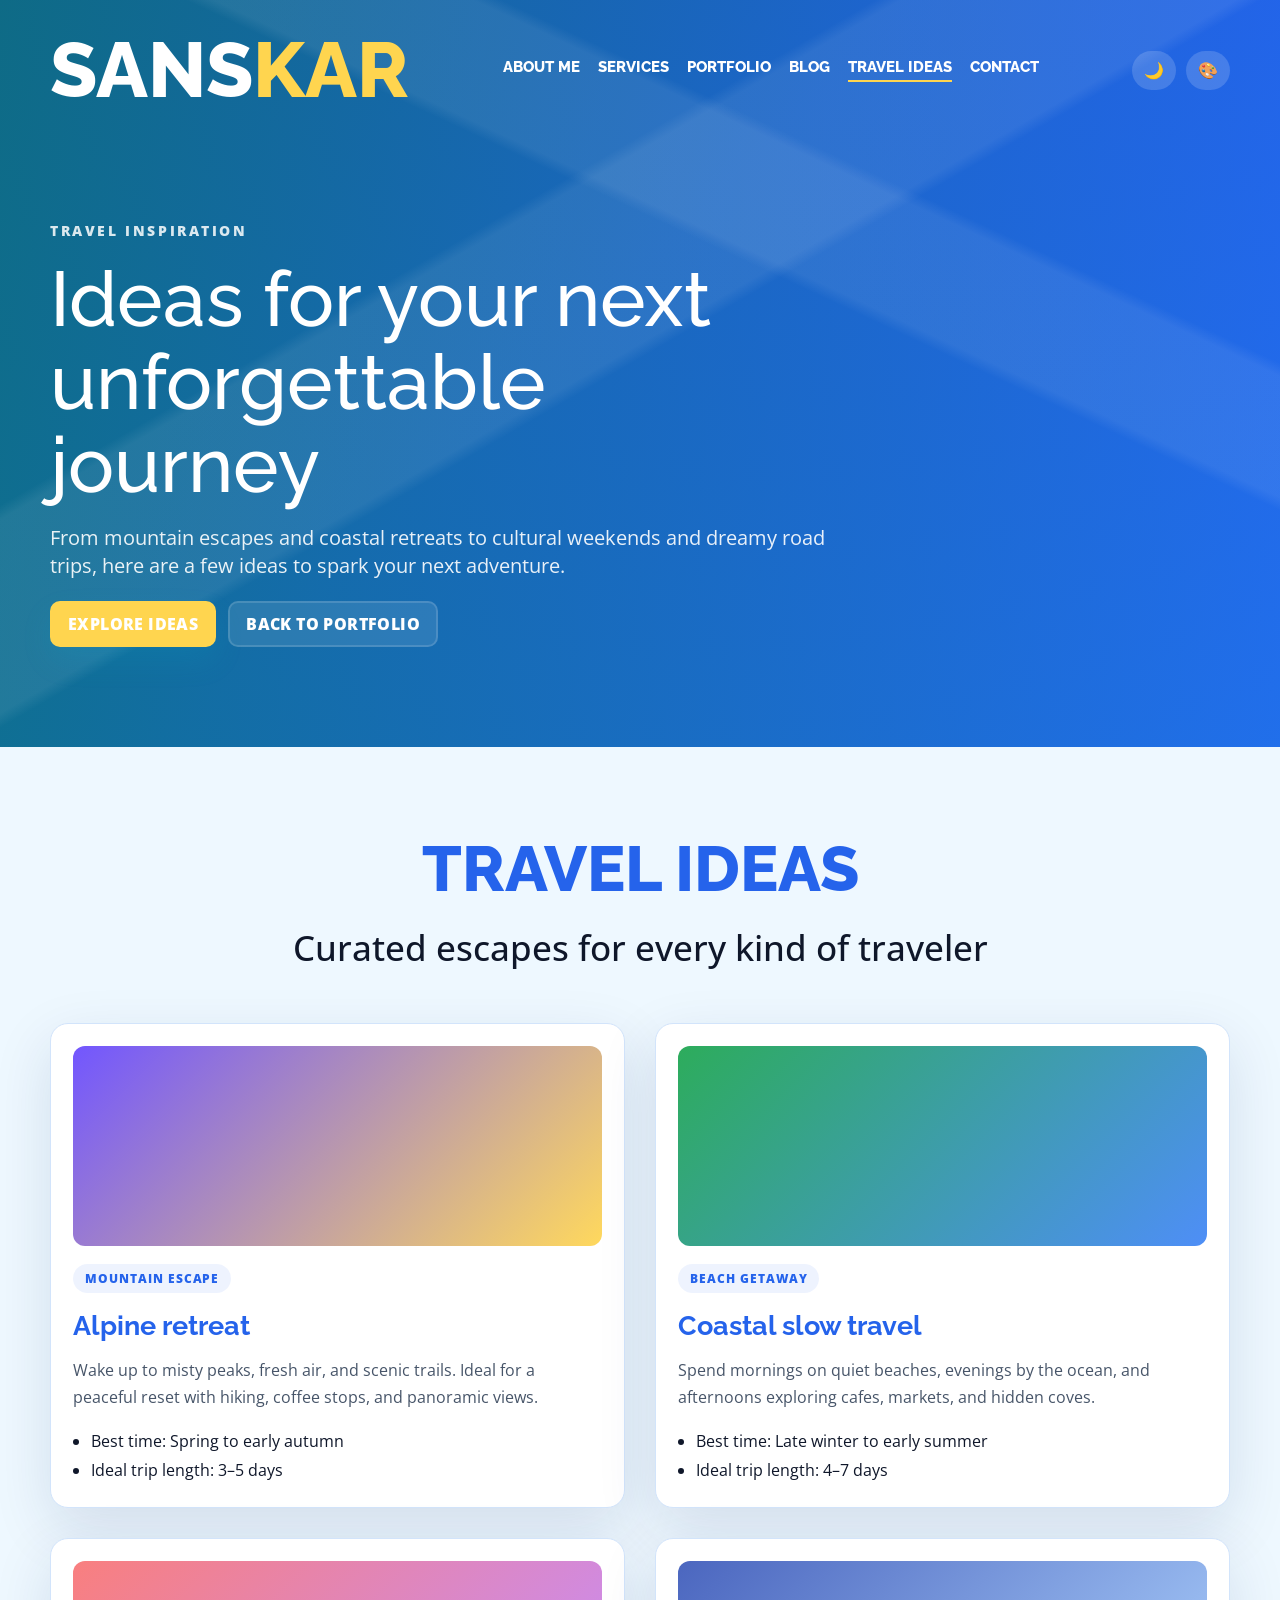
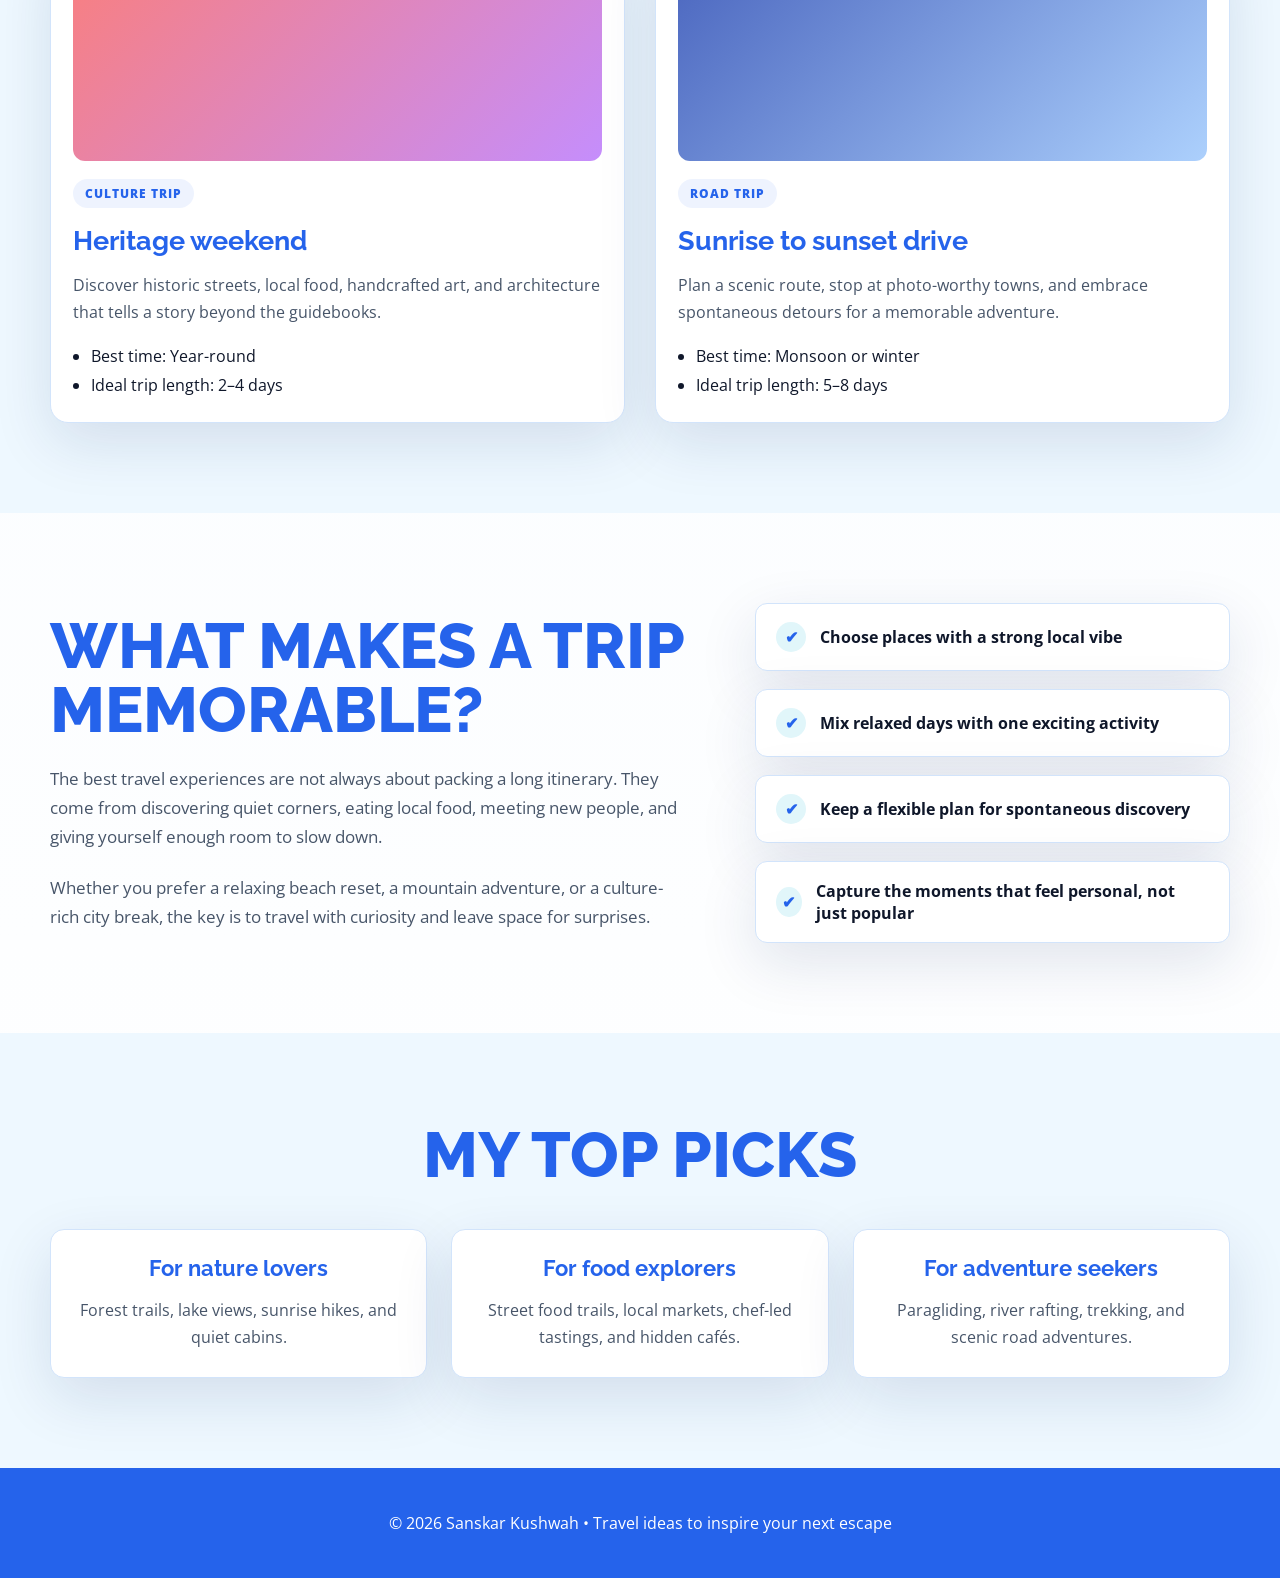
==== travel-ideas.html @ 16ac51e6 "trevel idea submit" ====
<!DOCTYPE html>
<html lang="en">
<head>
  <meta charset="UTF-8">
  <meta name="viewport" content="width=device-width, initial-scale=1.0">
  <title>Travel Ideas | Sanskar Kushwah</title>
  <meta name="description" content="Travel inspiration with scenic destinations, weekend ideas, and memorable trips.">
  <link rel="preconnect" href="https://fonts.googleapis.com">
  <link rel="preconnect" href="https://fonts.gstatic.com" crossorigin>
  <link href="https://fonts.googleapis.com/css2?family=Open+Sans:wght@400;600;700&family=Raleway:wght@500;600;700;800&display=swap" rel="stylesheet">
  <link rel="stylesheet" href="style.css">
</head>
<body class="travel-page">
  <header class="hero travel-hero" id="home">
    <nav class="navbar container">
      <a class="logo" href="index.html">SANS<span>KAR</span></a>
      <div class="nav-links">
        <a href="index.html#about">About Me</a>
        <a href="index.html#services">Services</a>
        <a href="index.html#portfolio">Portfolio</a>
        <a href="index.html#blog">Blog</a>
        <a href="travel-ideas.html" class="active">Travel Ideas</a>
        <a href="index.html#contact">Contact</a>
      </div>

      <div class="action-buttons">
        <button class="theme-toggle" id="themeToggle" type="button" aria-label="Toggle dark mode">🌙</button>
        <button class="accent-toggle" id="accentToggle" type="button" aria-label="Change accent color">🎨</button>
      </div>
    </nav>

    <div class="hero-content container travel-hero-content">
      <div class="travel-hero-copy">
        <p class="travel-kicker">Travel inspiration</p>
        <h1 class="hero-title">Ideas for your next unforgettable journey</h1>
        <p class="hero-subtitle">
          From mountain escapes and coastal retreats to cultural weekends and dreamy road trips, here are a few ideas to spark your next adventure.
        </p>

        <div class="hero-ctas">
          <a class="cta-button primary" href="#ideas">Explore ideas</a>
          <a class="cta-button secondary" href="index.html">Back to portfolio</a>
        </div>
      </div>
    </div>
  </header>

  <main>
    <section class="section light" id="ideas">
      <div class="container center">
        <h2 class="section-title">Travel ideas</h2>
        <p class="section-subtitle">Curated escapes for every kind of traveler</p>

        <div class="travel-grid">
          <article class="travel-card">
            <div class="travel-visual visual-one"></div>
            <span class="travel-badge">Mountain escape</span>
            <h3>Alpine retreat</h3>
            <p>Wake up to misty peaks, fresh air, and scenic trails. Ideal for a peaceful reset with hiking, coffee stops, and panoramic views.</p>
            <ul>
              <li>Best time: Spring to early autumn</li>
              <li>Ideal trip length: 3–5 days</li>
            </ul>
          </article>

          <article class="travel-card">
            <div class="travel-visual visual-two"></div>
            <span class="travel-badge">Beach getaway</span>
            <h3>Coastal slow travel</h3>
            <p>Spend mornings on quiet beaches, evenings by the ocean, and afternoons exploring cafes, markets, and hidden coves.</p>
            <ul>
              <li>Best time: Late winter to early summer</li>
              <li>Ideal trip length: 4–7 days</li>
            </ul>
          </article>

          <article class="travel-card">
            <div class="travel-visual visual-three"></div>
            <span class="travel-badge">Culture trip</span>
            <h3>Heritage weekend</h3>
            <p>Discover historic streets, local food, handcrafted art, and architecture that tells a story beyond the guidebooks.</p>
            <ul>
              <li>Best time: Year-round</li>
              <li>Ideal trip length: 2–4 days</li>
            </ul>
          </article>

          <article class="travel-card">
            <div class="travel-visual visual-four"></div>
            <span class="travel-badge">Road trip</span>
            <h3>Sunrise to sunset drive</h3>
            <p>Plan a scenic route, stop at photo-worthy towns, and embrace spontaneous detours for a memorable adventure.</p>
            <ul>
              <li>Best time: Monsoon or winter</li>
              <li>Ideal trip length: 5–8 days</li>
            </ul>
          </article>
        </div>
      </div>
    </section>

    <section class="section">
      <div class="container split">
        <div>
          <h2 class="section-title">What makes a trip memorable?</h2>
          <p class="body-copy">
            The best travel experiences are not always about packing a long itinerary. They come from discovering quiet corners, eating local food, meeting new people, and giving yourself enough room to slow down.
          </p>
          <p class="body-copy">
            Whether you prefer a relaxing beach reset, a mountain adventure, or a culture-rich city break, the key is to travel with curiosity and leave space for surprises.
          </p>
        </div>

        <div class="travel-checklist">
          <div class="check-item"><span>✔</span> Choose places with a strong local vibe</div>
          <div class="check-item"><span>✔</span> Mix relaxed days with one exciting activity</div>
          <div class="check-item"><span>✔</span> Keep a flexible plan for spontaneous discovery</div>
          <div class="check-item"><span>✔</span> Capture the moments that feel personal, not just popular</div>
        </div>
      </div>
    </section>

    <section class="section light">
      <div class="container center">
        <h2 class="section-title">My top picks</h2>
        <div class="travel-picks">
          <div class="pick-card">
            <h3>For nature lovers</h3>
            <p>Forest trails, lake views, sunrise hikes, and quiet cabins.</p>
          </div>
          <div class="pick-card">
            <h3>For food explorers</h3>
            <p>Street food trails, local markets, chef-led tastings, and hidden cafés.</p>
          </div>
          <div class="pick-card">
            <h3>For adventure seekers</h3>
            <p>Paragliding, river rafting, trekking, and scenic road adventures.</p>
          </div>
        </div>
      </div>
    </section>
  </main>

  <footer>
    <div class="container">
      <p>© 2026 Sanskar Kushwah • Travel ideas to inspire your next escape</p>
    </div>
  </footer>

  <script src="script.js"></script>
</body>
</html>
---- style.css ----
:root {
  --primary: #2563eb;
  --primary-dark: #1d4ed8;
  --accent: #06b6d4;
  --accent-dark: #0e7490;
  --light: #f5faff;
  --text: #0f172a;
  --muted: #475569;
  --white: #ffffff;
  --surface: #ffffff;
  --surface-2: #eef8ff;
  --border: #d2e4fb;
  --shadow: 0 20px 60px rgba(14, 45, 99, 0.12);
}

* {
  box-sizing: border-box;
}

html {
  scroll-behavior: smooth;
}

body {
  margin: 0;
  font-family: "Open Sans", Arial, sans-serif;
  color: var(--text);
  background: linear-gradient(180deg, var(--light) 0%, var(--surface) 100%);
  transition: background 0.3s ease, color 0.3s ease;
}

body.dark {
  --primary: #60a5fa;
  --primary-dark: #2563eb;
  --accent: #22d3ee;
  --accent-dark: #0e7490;
  --light: #0f172a;
  --text: #f8fafc;
  --muted: #94a3b8;
  --white: #0f172a;
  --surface: #111827;
  --surface-2: #0b1220;
  --border: rgba(255, 255, 255, 0.14);
  --shadow: 0 20px 60px rgba(0, 0, 0, 0.45);
}

a {
  color: inherit;
  text-decoration: none;
}

.container {
  width: min(1180px, calc(100% - 40px));
  margin: 0 auto;
}

.hero {
  min-height: 100vh;
  color: var(--white);
  background:
    linear-gradient(90deg, rgba(37, 99, 235, 0.94), rgba(14, 165, 233, 0.88)),
    radial-gradient(circle at 18% 38%, rgba(255, 255, 255, 0.16), transparent 28%),
    radial-gradient(circle at 78% 34%, rgba(255, 255, 255, 0.12), transparent 30%),
    linear-gradient(135deg, #2563eb, #0ea5e9);
  position: relative;
  overflow: hidden;
}

.hero::before {
  content: "";
  position: absolute;
  inset: 0;
  background:
    linear-gradient(150deg, transparent 0 34%, rgba(255, 255, 255, 0.08) 35% 48%, transparent 49%),
    linear-gradient(25deg, transparent 0 62%, rgba(255, 255, 255, 0.08) 63% 72%, transparent 73%);
  pointer-events: none;
}

.navbar {
  position: relative;
  z-index: 2;
  display: flex;
  align-items: center;
  justify-content: space-between;
  gap: 24px;
  padding: 32px 0;
}

.theme-toggle,
.accent-toggle {
  border: 0;
  border-radius: 999px;
  background: rgba(255, 255, 255, 0.16);
  color: var(--white);
  cursor: pointer;
  font-size: 1rem;
  padding: 10px 12px;
  transition: transform 0.2s ease, background 0.2s ease;
}

.theme-toggle:hover,
.accent-toggle:hover {
  transform: translateY(-2px);
  background: rgba(255, 255, 255, 0.24);
}

.action-buttons {
  display: flex;
  align-items: center;
  gap: 10px;
}

.logo {
  font-family: "Raleway", Arial, sans-serif;
  font-size: clamp(2.4rem, 6vw, 5.2rem);
  font-weight: 800;
  letter-spacing: 0;
  line-height: 1;
}

.logo span {
  color: var(--accent);
}

.nav-links {
  display: flex;
  align-items: center;
  justify-content: flex-end;
  flex-wrap: nowrap;
  overflow-x: auto;
  gap: 18px;
  font-family: "Raleway", Arial, sans-serif;
  font-weight: 800;
  text-transform: uppercase;
  font-size: 0.95rem;
}

.nav-links a {
  border-bottom: 2px solid transparent;
  padding-bottom: 4px;
}

.nav-links a:hover,
.nav-links a.active {
  border-color: var(--accent);
}

.hero-content {
  position: relative;
  z-index: 2;
  min-height: calc(100vh - 150px);
  display: grid;
  grid-template-columns: 300px 1fr;
  align-items: center;
  justify-content: center;
  gap: 48px;
  padding: 60px 0 120px;
}

.profile-panel {
  display: flex;
  flex-direction: column;
  align-items: center;
  gap: 16px;
}

.profile-ring {
  width: 300px;
  aspect-ratio: 1;
  display: grid;
  place-items: center;
  border: 10px solid var(--primary);
  border-radius: 50%;
  box-shadow: var(--shadow);
  background: rgba(255, 255, 255, 0.18);
}

.profile-photo {
  position: relative;
  width: 260px;
  aspect-ratio: 1;
  display: grid;
  place-items: center;
  border-radius: 50%;
  overflow: hidden;
  background:
    radial-gradient(circle at 35% 30%, #ffffff, #d8d2ff 35%, #7258df 100%);
  color: var(--primary-dark);
  font-family: "Raleway", Arial, sans-serif;
  font-size: 5.2rem;
  font-weight: 800;
}

.profile-image {
  width: 100%;
  height: 100%;
  object-fit: cover;
  display: none;
}

.profile-photo.has-image .profile-image {
  display: block;
}

.profile-photo.has-image #profileInitials {
  display: none;
}

.upload-box {
  display: inline-flex;
  align-items: center;
  justify-content: center;
  gap: 8px;
  padding: 10px 16px;
  border: 1px solid rgba(255, 255, 255, 0.24);
  border-radius: 999px;
  background: rgba(255, 255, 255, 0.12);
  color: var(--white);
  cursor: pointer;
  font-weight: 700;
}

.upload-box input {
  display: none;
}

.hero-title {
  margin: 0;
  font-family: "Raleway", Arial, sans-serif;
  font-size: clamp(3rem, 6vw, 5rem);
  font-weight: 500;
  line-height: 1.08;
}

.hero-subtitle {
  margin: 16px 0 0;
  font-size: 1.28rem;
  color: rgba(255, 255, 255, 0.9);
}

.connect-row {
  display: flex;
  align-items: center;
  flex-wrap: wrap;
  gap: 16px;
  margin-top: 28px;
  font-family: "Raleway", Arial, sans-serif;
  font-weight: 800;
  text-transform: uppercase;
}

.connect-row span {
  color: var(--accent);
  font-size: 1.8rem;
  line-height: 1;
}

.social-links {
  display: flex;
  gap: 14px;
  flex-wrap: wrap;
}

.social-links a,
.button {
  display: inline-flex;
  align-items: center;
  justify-content: center;
  min-height: 42px;
  padding: 9px 16px;
  border-radius: 4px;
  font-weight: 800;
}

.social-links a {
  min-width: 42px;
  border: 2px solid rgba(255, 255, 255, 0.32);
}

.social-links a:hover {
  color: var(--accent);
  border-color: var(--accent);
}

.button {
  background: var(--accent);
  color: var(--white);
  box-shadow: 0 14px 30px rgba(6, 182, 212, 0.18);
}

.button:hover {
  transform: translateY(-2px);
}

/* Hero CTA buttons */
.hero-ctas {
  margin-top: 22px;
  display: flex;
  gap: 12px;
  flex-wrap: wrap;
  align-items: center;
}

.cta-button {
  display: inline-flex;
  align-items: center;
  justify-content: center;
  padding: 10px 16px;
  border-radius: 10px;
  font-weight: 800;
  text-transform: uppercase;
  letter-spacing: 0.4px;
  transition: transform 0.16s ease, box-shadow 0.16s ease;
  border: 2px solid transparent;
}

.hero .cta-button.primary {
  background: var(--accent);
  color: var(--white);
  box-shadow: 0 14px 30px rgba(6, 182, 212, 0.12);
}

.hero .cta-button.secondary {
  background: rgba(255,255,255,0.10);
  color: var(--white);
  border-color: rgba(255,255,255,0.14);
}

.hero .cta-button.ghost {
  background: transparent;
  color: var(--white);
  border-color: rgba(255,255,255,0.18);
}

.hero .cta-button:hover {
  transform: translateY(-3px);
}

.travel-page .hero {
  min-height: 72vh;
}

.travel-hero {
  background:
    linear-gradient(90deg, rgba(14, 116, 144, 0.9), rgba(37, 99, 235, 0.82)),
    linear-gradient(135deg, #0f172a, #1d4ed8 45%, #0ea5e9);
}

.travel-hero-content {
  min-height: auto;
  grid-template-columns: 1fr;
  padding: 80px 0 100px;
}

.travel-hero-copy {
  max-width: 780px;
}

.travel-kicker {
  margin: 0 0 18px;
  color: rgba(255, 255, 255, 0.85);
  font-size: 0.9rem;
  letter-spacing: 0.18em;
  text-transform: uppercase;
  font-weight: 800;
}

.travel-grid {
  display: grid;
  grid-template-columns: repeat(2, minmax(0, 1fr));
  gap: 30px;
  margin-top: 52px;
}

.travel-card {
  background: var(--surface);
  border: 1px solid var(--border);
  border-radius: 18px;
  box-shadow: var(--shadow);
  padding: 22px;
  text-align: left;
  transition: transform 0.2s ease, border-color 0.2s ease;
}

.travel-card:hover {
  transform: translateY(-6px);
  border-color: var(--primary);
}

.travel-visual {
  height: 200px;
  border-radius: 12px;
  margin-bottom: 18px;
  background-size: cover;
  background-position: center;
}

.travel-card h3 {
  margin: 16px 0 0;
  font-family: "Raleway", Arial, sans-serif;
  font-size: 1.7rem;
  color: var(--primary);
}

.travel-card p {
  margin: 16px 0 0;
  color: var(--muted);
  line-height: 1.7;
}

.travel-card ul {
  margin: 16px 0 0;
  padding-left: 18px;
  color: var(--text);
  line-height: 1.8;
}

.travel-badge {
  display: inline-block;
  background: rgba(37, 99, 235, 0.08);
  color: var(--primary);
  padding: 6px 12px;
  border-radius: 999px;
  font-weight: 800;
  font-size: 0.75rem;
  text-transform: uppercase;
  letter-spacing: 0.08em;
}

.visual-one {
  background: linear-gradient(135deg, rgba(14, 165, 233, 0.8), rgba(56, 189, 248, 0.5)), url('https://images.unsplash.com/photo-1501785888041-af3ef285b470?auto=format&fit=crop&w=900&q=80') center/cover;
}

.visual-two {
  background: linear-gradient(135deg, rgba(59, 130, 246, 0.75), rgba(6, 182, 212, 0.48)), url('https://images.unsplash.com/photo-1507525428034-b723cf961d3e?auto=format&fit=crop&w=900&q=80') center/cover;
}

.visual-three {
  background: linear-gradient(135deg, rgba(14, 116, 144, 0.82), rgba(14, 165, 233, 0.5)), url('https://images.unsplash.com/photo-1523906834658-6e24ef2386f9?auto=format&fit=crop&w=900&q=80') center/cover;
}

.visual-four {
  background: linear-gradient(135deg, rgba(30, 64, 175, 0.8), rgba(96, 165, 250, 0.52)), url('https://images.unsplash.com/photo-1476514525535-07fb3b4ae5f1?auto=format&fit=crop&w=900&q=80') center/cover;
}

.travel-checklist {
  display: grid;
  gap: 18px;
  width: min(100%, 500px);
  margin-left: auto;
}

.check-item {
  display: flex;
  align-items: center;
  gap: 14px;
  background: var(--surface);
  border: 1px solid var(--border);
  border-radius: 12px;
  padding: 18px 20px;
  box-shadow: var(--shadow);
  color: var(--text);
  font-weight: 700;
}

.check-item span {
  display: grid;
  place-items: center;
  width: 30px;
  height: 30px;
  border-radius: 50%;
  background: rgba(6, 182, 212, 0.12);
  color: var(--primary);
}

.travel-picks {
  display: grid;
  grid-template-columns: repeat(3, minmax(0, 1fr));
  gap: 24px;
  margin-top: 42px;
}

.pick-card {
  background: var(--surface);
  border: 1px solid var(--border);
  border-radius: 14px;
  box-shadow: var(--shadow);
  padding: 26px 20px;
}

.pick-card h3 {
  margin: 0;
  font-family: "Raleway", Arial, sans-serif;
  font-size: 1.35rem;
  color: var(--primary);
}

.pick-card p {
  margin: 16px 0 0;
  color: var(--muted);
  line-height: 1.7;
}

.section {
  padding: 90px 0;
}

.section.light {
  background: var(--surface-2);
}

.split {
  display: grid;
  grid-template-columns: 1fr 0.75fr;
  gap: 72px;
  align-items: center;
}

.section-title {
  margin: 0;
  font-family: "Raleway", Arial, sans-serif;
  font-size: clamp(2.8rem, 5vw, 4.5rem);
  font-weight: 800;
  line-height: 1;
  text-transform: uppercase;
  color: var(--primary);
}

.lead {
  margin: 24px 0 0;
  font-size: clamp(1.4rem, 2.5vw, 2.2rem);
  line-height: 1.25;
}

.body-copy {
  margin: 22px 0 0;
  color: var(--muted);
  font-size: 1.04rem;
  line-height: 1.75;
}

.about-actions {
  display: flex;
  align-items: center;
  flex-wrap: wrap;
  gap: 14px;
  margin-top: 28px;
  color: var(--accent);
  font-family: "Raleway", Arial, sans-serif;
  font-weight: 800;
  text-transform: uppercase;
}

.skills-list {
  display: grid;
  gap: 28px;
}

.skill-top {
  display: flex;
  align-items: end;
  justify-content: space-between;
  gap: 20px;
  margin-bottom: 8px;
  font-family: "Raleway", Arial, sans-serif;
  font-weight: 800;
  text-transform: uppercase;
}

.skill-top strong {
  color: var(--primary);
  font-size: 2rem;
}

.bar {
  height: 14px;
  overflow: hidden;
  border-radius: 100px;
  background: #dfdde8;
}

.bar span {
  display: block;
  height: 100%;
  width: var(--value);
  border-radius: inherit;
  background: var(--primary);
}

.center {
  text-align: center;
}

.section-subtitle {
  margin: 22px 0 0;
  font-size: clamp(1.4rem, 2.8vw, 2.2rem);
  font-weight: 500;
}

.card-grid {
  display: grid;
  grid-template-columns: repeat(3, 1fr);
  gap: 28px;
  margin-top: 52px;
}

.card {
  min-height: 230px;
  padding: 34px 28px;
  background: var(--surface);
  border: 1px solid var(--border);
  border-radius: 16px;
  box-shadow: var(--shadow);
  transition: transform 0.2s ease, background 0.2s ease, color 0.2s ease;
}

.card:hover {
  transform: translateY(-6px);
  background: var(--accent);
  color: var(--white);
}

.card-icon {
  display: grid;
  place-items: center;
  width: 72px;
  height: 72px;
  margin: 0 auto 24px;
  border-radius: 50%;
  background: var(--accent);
  color: var(--white);
  font-size: 2rem;
  font-weight: 800;
  box-shadow: 0 18px 35px rgba(6, 182, 212, 0.18);
}

.card h3,
.project h3,
.work-item h3 {
  margin: 0;
  font-family: "Raleway", Arial, sans-serif;
  color: var(--primary);
  text-transform: uppercase;
  font-size: 1.2rem;
}

.card:hover h3,
.card:hover p {
  color: var(--white);
}

.card p,
.project p,
.work-item p {
  margin: 16px 0 0;
  color: var(--muted);
  line-height: 1.7;
}

.project-grid {
  display: grid;
  grid-template-columns: repeat(2, 1fr);
  gap: 32px;
  margin-top: 52px;
}

.project {
  padding: 34px;
  min-height: 260px;
  display: flex;
  flex-direction: column;
  background: var(--surface);
  border: 1px solid var(--border);
  border-radius: 16px;
  box-shadow: var(--shadow);
}

.project-label {
  margin: 0 0 12px;
  color: var(--accent);
  font-weight: 800;
  text-transform: uppercase;
  letter-spacing: 0.08em;
  font-size: 0.82rem;
}

.project a {
  width: fit-content;
  margin-top: auto;
  color: var(--primary);
  font-weight: 800;
}

.gallery-grid {
  display: grid;
  grid-template-columns: repeat(3, 1fr);
  gap: 28px;
  margin-top: 42px;
}

.repo-list {
  display: grid;
  grid-template-columns: repeat(2, 1fr);
  gap: 18px;
  margin-top: 42px;
  text-align: left;
}

.repo-item {
  display: flex;
  flex-direction: column;
  gap: 8px;
  padding: 20px 22px;
  background: var(--surface);
  border: 1px solid var(--border);
  border-radius: 14px;
  box-shadow: var(--shadow);
  transition: transform 0.2s ease, border-color 0.2s ease;
}

.repo-item:hover {
  transform: translateY(-4px);
  border-color: var(--primary);
}

.repo-item strong {
  color: var(--primary);
}

.repo-item span {
  color: var(--muted);
  font-size: 0.95rem;
}

.gallery-card {
  padding: 22px;
  background: var(--surface);
  border: 1px solid var(--border);
  border-radius: 18px;
  box-shadow: var(--shadow);
  text-align: left;
  transition: transform 0.2s ease, border-color 0.2s ease;
}

.gallery-card:hover {
  transform: translateY(-5px);
  border-color: var(--primary);
}

.gallery-visual {
  border-radius: 14px;
  height: 180px;
  margin-bottom: 18px;
  background-size: cover;
  background-position: center;
}

.visual-one {
  background: linear-gradient(135deg, rgba(106, 77, 255, 0.95), rgba(255, 213, 79, 0.92));
}

.visual-two {
  background: linear-gradient(135deg, rgba(22, 163, 74, 0.9), rgba(59, 130, 246, 0.9));
}

.visual-three {
  background: linear-gradient(135deg, rgba(248, 113, 113, 0.9), rgba(192, 132, 252, 0.92));
}

.work-list {
  max-width: 860px;
  margin: 52px auto 0;
  display: grid;
  gap: 28px;
}

.work-item {
  display: grid;
  grid-template-columns: 190px 1fr;
  gap: 34px;
  align-items: start;
  padding: 28px;
  border-left: 5px solid var(--primary);
  background: var(--surface);
  border: 1px solid var(--border);
  box-shadow: 0 12px 35px rgba(20, 18, 31, 0.08);
}

.date {
  color: var(--muted);
  font-weight: 800;
}

/* Academic Section Styles */
.academic-grid {
  display: grid;
  grid-template-columns: repeat(auto-fit, minmax(320px, 1fr));
  gap: 28px;
  margin-top: 48px;
}

.academic-card {
  padding: 32px;
  border: 2px solid var(--border);
  border-radius: 12px;
  background: var(--surface);
  box-shadow: 0 12px 35px rgba(20, 18, 31, 0.08);
  transition: transform 0.3s ease, box-shadow 0.3s ease, border-color 0.3s ease;
}

.academic-card:hover {
  transform: translateY(-8px);
  border-color: var(--primary);
  box-shadow: 0 20px 50px rgba(106, 77, 255, 0.15);
}

.academic-header {
  margin-bottom: 24px;
  padding-bottom: 20px;
  border-bottom: 2px solid var(--border);
}

.academic-header h3 {
  font-family: "Raleway", Arial, sans-serif;
  font-size: 1.4rem;
  margin: 0 0 8px 0;
  color: var(--primary);
}

.academic-period {
  font-size: 0.9rem;
  color: var(--muted);
  font-weight: 600;
  text-transform: uppercase;
  letter-spacing: 0.5px;
  margin: 8px 0;
}

.academic-institution {
  font-size: 0.95rem;
  color: var(--text);
  font-weight: 500;
  margin: 8px 0 0 0;
}

.academic-topics,
.academic-specialization {
  margin-bottom: 20px;
}

.academic-topics:last-child,
.academic-specialization:last-child {
  margin-bottom: 0;
}

.academic-topics h4,
.academic-specialization h4 {
  font-size: 1rem;
  font-weight: 700;
  color: var(--primary);
  margin: 0 0 12px 0;
  text-transform: uppercase;
  letter-spacing: 0.3px;
}

.topics-list {
  list-style: none;
  padding: 0;
  margin: 0;
  display: flex;
  flex-direction: column;
  gap: 10px;
}

.topics-list li {
  position: relative;
  padding-left: 20px;
  font-size: 0.95rem;
  color: var(--text);
  line-height: 1.5;
}

.topics-list li::before {
  content: "▸";
  position: absolute;
  left: 0;
  color: var(--primary);
  font-weight: bold;
}

/* Research Paper Styles */
.research-paper {
  background: var(--surface);
  border: 2px solid var(--border);
  border-radius: 12px;
  padding: 40px;
  margin-top: 32px;
  box-shadow: 0 12px 35px rgba(20, 18, 31, 0.08);
}

.paper-header {
  margin-bottom: 32px;
  padding-bottom: 24px;
  border-bottom: 3px solid var(--primary);
}

.paper-header h3 {
  font-family: "Raleway", Arial, sans-serif;
  font-size: 1.8rem;
  margin: 0 0 12px 0;
  color: var(--primary);
  line-height: 1.3;
}

.paper-authors {
  font-size: 0.95rem;
  color: var(--muted);
  margin: 0;
  font-style: italic;
}

.paper-content {
  max-width: 900px;
}

.paper-section {
  margin-bottom: 32px;
}

.paper-section h4 {
  font-size: 1.2rem;
  color: var(--primary);
  margin: 0 0 16px 0;
  font-weight: 700;
}

.paper-section p {
  line-height: 1.7;
  color: var(--text);
  margin: 0 0 12px 0;
}

.paper-section ul {
  margin: 12px 0;
  padding-left: 24px;
}

.paper-section ul li {
  margin-bottom: 8px;
  line-height: 1.6;
}

.loss-functions {
  display: grid;
  grid-template-columns: repeat(auto-fit, minmax(280px, 1fr));
  gap: 16px;
  margin: 20px 0;
}

.loss-item {
  background: var(--surface-2);
  padding: 20px;
  border-radius: 8px;
  border-left: 4px solid var(--primary);
}

.loss-item h5 {
  margin: 0 0 8px 0;
  color: var(--primary);
  font-size: 1rem;
}

.loss-item p {
  margin: 0;
  font-size: 0.9rem;
  color: var(--text);
  line-height: 1.5;
}

.results-table {
  width: 100%;
  border-collapse: collapse;
  margin: 20px 0;
  font-size: 0.95rem;
}

.results-table th {
  background: var(--primary);
  color: var(--white);
  padding: 12px;
  text-align: left;
  font-weight: 600;
}

.results-table td {
  padding: 12px;
  border-bottom: 1px solid var(--border);
}

.results-table tbody tr:hover {
  background: var(--surface-2);
}

.paper-links {
  display: flex;
  gap: 16px;
  margin-top: 32px;
  flex-wrap: wrap;
}

.paper-link {
  display: inline-block;
  padding: 12px 24px;
  background: var(--primary);
  color: var(--white);
  border-radius: 6px;
  font-weight: 600;
  transition: background 0.3s ease, transform 0.2s ease;
}

.paper-link:hover {
  background: var(--primary-dark);
  transform: translateY(-2px);
}



.stats {
  background:
    linear-gradient(rgba(6, 182, 212, 0.94), rgba(6, 182, 212, 0.94)),
    linear-gradient(135deg, #0ea5e9, #0284c7);
  color: var(--white);
}

.stats-grid {
  display: grid;
  grid-template-columns: repeat(4, 1fr);
  gap: 24px;
  text-align: center;
}

.stat strong {
  display: block;
  font-family: "Raleway", Arial, sans-serif;
  font-size: 3rem;
  color: var(--accent);
}

.stat span {
  font-weight: 800;
  text-transform: uppercase;
}

.contact-box {
  display: grid;
  grid-template-columns: repeat(4, 1fr);
  gap: 0;
  margin-top: 48px;
  border: 2px solid rgba(6, 182, 212, 0.16);
}

.contact-item {
  padding: 28px;
  border-right: 2px solid rgba(6, 182, 212, 0.16);
}

.contact-item:last-child {
  border-right: 0;
}

.contact-item span {
  display: block;
  color: var(--muted);
  font-weight: 800;
  text-transform: uppercase;
  margin-bottom: 8px;
}

.contact-item a,
.contact-item strong {
  color: var(--accent);
  font-weight: 800;
  overflow-wrap: anywhere;
}

footer {
  padding: 28px 0;
  background: var(--primary);
  color: var(--white);
  text-align: center;
}

@media (max-width: 980px) {
  .navbar {
    align-items: flex-start;
    flex-direction: column;
  }

  .hero-content,
  .split {
    grid-template-columns: 1fr;
  }

  .profile-ring {
    width: 240px;
  }

  .profile-photo {
    width: 205px;
    font-size: 4rem;
  }

  .card-grid,
  .gallery-grid,
  .stats-grid,
  .contact-box,
  .academic-grid {
    grid-template-columns: repeat(2, 1fr);
  }

  .contact-item:nth-child(2) {
    border-right: 0;
  }
}

@media (max-width: 680px) {
  .container {
    width: min(100% - 28px, 1180px);
  }

  .nav-links {
    gap: 14px;
    font-size: 0.82rem;
  }

  .hero-content {
    padding-top: 32px;
  }

  .project-grid,
  .card-grid,
  .gallery-grid,
  .repo-list,
  .stats-grid,
  .contact-box,
  .work-item,
  .academic-grid {
    grid-template-columns: 1fr;
  }

  .work-item {
    grid-template-columns: 1fr;
  }

  .research-paper {
    padding: 24px;
  }

  .paper-header h3 {
    font-size: 1.4rem;
  }

  .loss-functions {
    grid-template-columns: 1fr;
  }

  .results-table {
    font-size: 0.85rem;
  }

  .results-table th,
  .results-table td {
    padding: 8px;
  }

  .contact-item,
  .contact-item:nth-child(2) {
    border-right: 0;
    border-bottom: 2px solid #ddd9eb;
  }

  .contact-item:last-child {
    border-bottom: 0;
  }
}

/* Blog & Articles Section */
.blog-grid {
  display: grid;
  grid-template-columns: repeat(auto-fit, minmax(300px, 1fr));
  gap: 24px;
  margin-top: 48px;
}

.blog-card {
  background: var(--surface);
  border-radius: 8px;
  padding: 28px;
  border: 1px solid var(--border);
  transition: transform 0.3s ease, box-shadow 0.3s ease;
  cursor: pointer;
  display: flex;
  flex-direction: column;
}

.blog-card:hover {
  transform: translateY(-8px);
  box-shadow: var(--shadow);
}

.blog-category {
  display: inline-block;
  background: var(--primary);
  color: var(--white);
  padding: 4px 12px;
  border-radius: 16px;
  font-size: 0.75rem;
  font-weight: 600;
  text-transform: uppercase;
  margin-bottom: 12px;
  width: fit-content;
}

.blog-card h3 {
  margin: 12px 0;
  font-size: 1.3rem;
  color: var(--text);
}

.blog-excerpt {
  color: var(--muted);
  line-height: 1.6;
  flex-grow: 1;
  margin-bottom: 16px;
}

.blog-meta {
  display: flex;
  justify-content: space-between;
  align-items: center;
  font-size: 0.9rem;
  color: var(--muted);
  border-top: 1px solid var(--border);
  padding-top: 16px;
}

.blog-date {
  font-weight: 600;
}

.blog-read-more {
  color: var(--primary);
  font-weight: 600;
  transition: color 0.2s ease;
}

.blog-read-more:hover {
  color: var(--primary-dark);
}

/* Modal Styles */
.modal {
  display: none;
  position: fixed;
  z-index: 1000;
  left: 0;
  top: 0;
  width: 100%;
  height: 100%;
  background: rgba(0, 0, 0, 0.6);
  animation: fadeIn 0.3s ease;
}

.modal.active {
  display: flex;
  align-items: center;
  justify-content: center;
}

@keyframes fadeIn {
  from {
    opacity: 0;
  }
  to {
    opacity: 1;
  }
}

.modal-content {
  background: var(--surface);
  border-radius: 8px;
  padding: 40px;
  max-width: 90%;
  max-height: 90vh;
  overflow-y: auto;
  position: relative;
  animation: slideUp 0.3s ease;
}

@keyframes slideUp {
  from {
    transform: translateY(50px);
    opacity: 0;
  }
  to {
    transform: translateY(0);
    opacity: 1;
  }
}

.close-modal {
  position: absolute;
  right: 20px;
  top: 20px;
  font-size: 32px;
  font-weight: bold;
  color: var(--muted);
  cursor: pointer;
  transition: color 0.2s ease;
}

.close-modal:hover {
  color: var(--text);
}

#blogModalBody h2,
#modalBody h2 {
  color: var(--primary);
  margin-top: 0;
}

#blogModalBody p,
#modalBody p {
  line-height: 1.8;
  color: var(--text);
}

/* Interactive Projects Enhancement */
.project-card-interactive {
  position: relative;
  overflow: hidden;
}

.project-card-interactive::before {
  content: '';
  position: absolute;
  top: 0;
  left: 0;
  right: 0;
  bottom: 0;
  background: linear-gradient(135deg, var(--primary), var(--accent));
  opacity: 0;
  transition: opacity 0.3s ease;
}

.project-card-interactive:hover::before {
  opacity: 0.1;
}

.project {
  cursor: pointer;
}

.project:hover {
  transform: translateY(-4px);
}

@media (max-width: 980px) {
  .blog-grid,
  .travel-grid,
  .travel-picks {
    grid-template-columns: repeat(2, 1fr);
  }

  .modal-content {
    max-width: 95%;
    padding: 24px;
  }
}

@media (max-width: 680px) {
  .blog-grid,
  .travel-grid,
  .travel-picks {
    grid-template-columns: 1fr;
  }

  .modal-content {
    max-width: 98%;
    max-height: 85vh;
    padding: 20px;
  }

  .close-modal {
    font-size: 24px;
    right: 10px;
    top: 10px;
  }
}
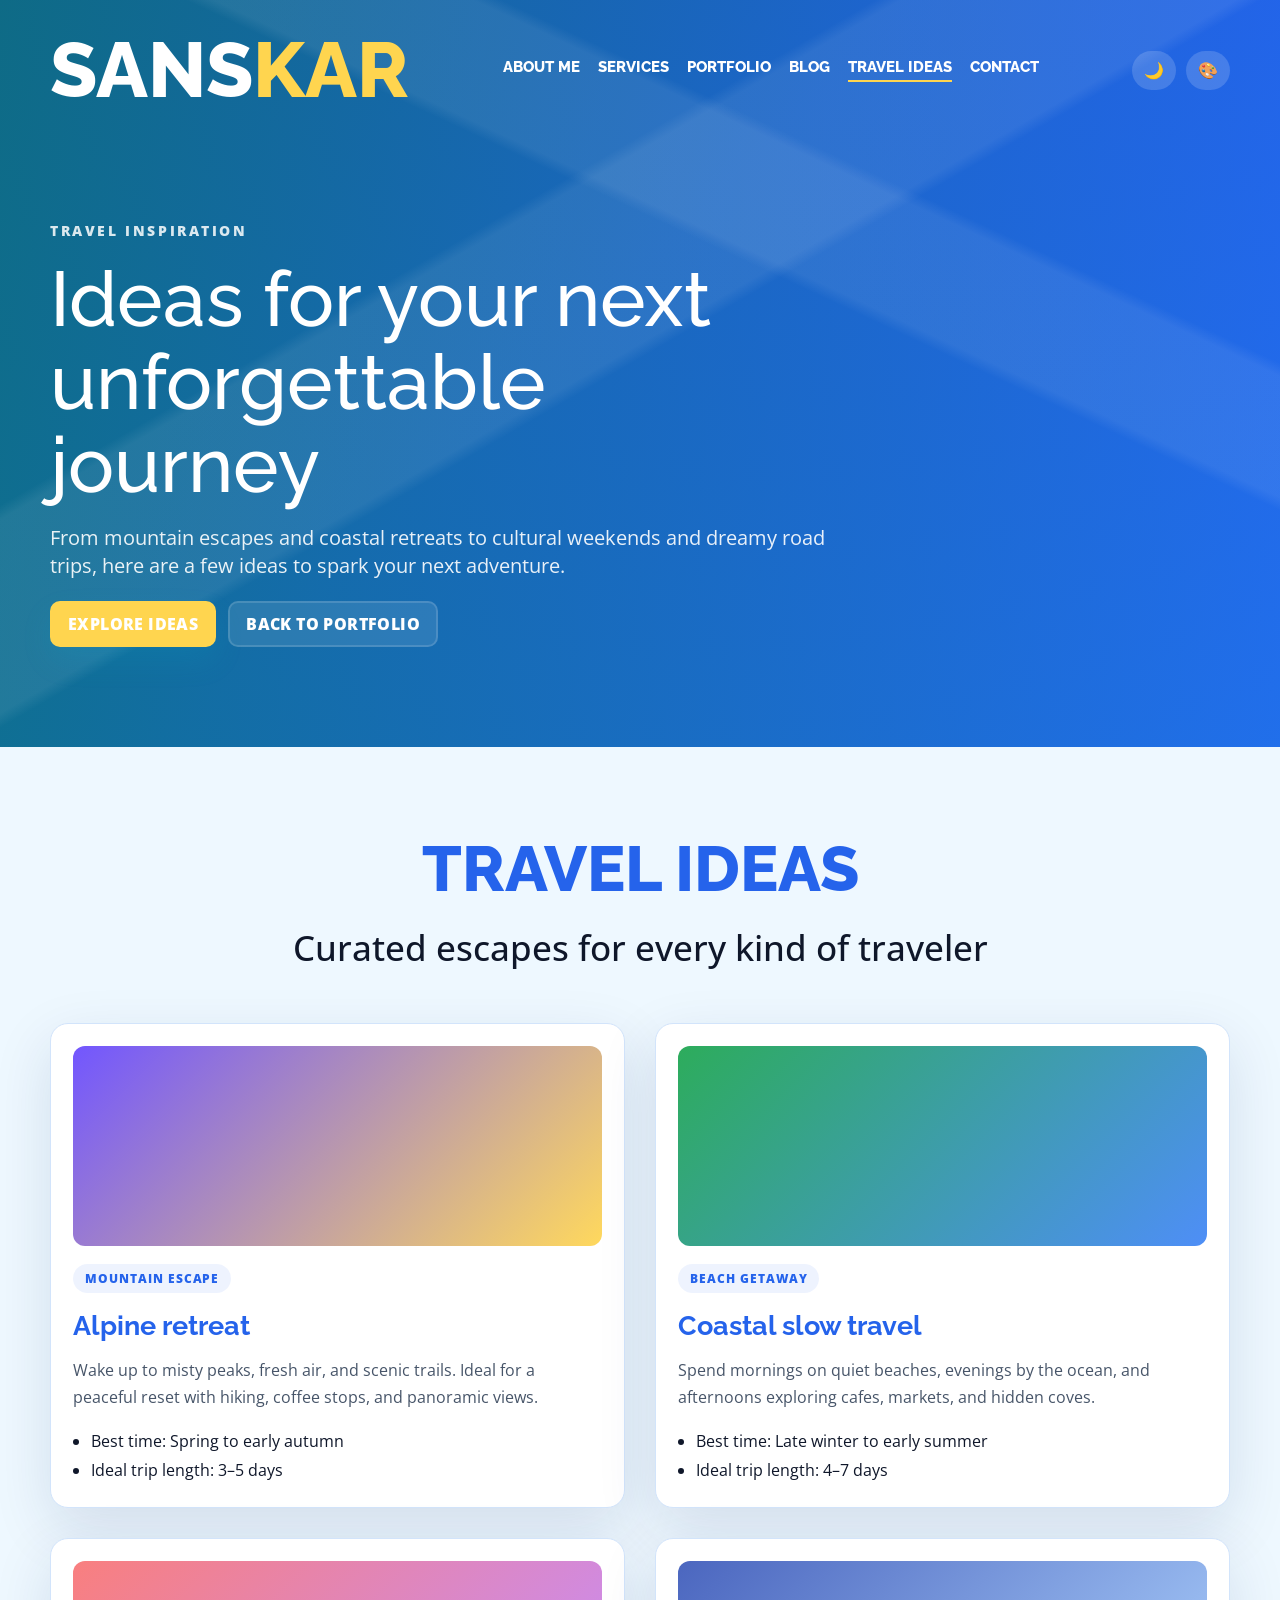
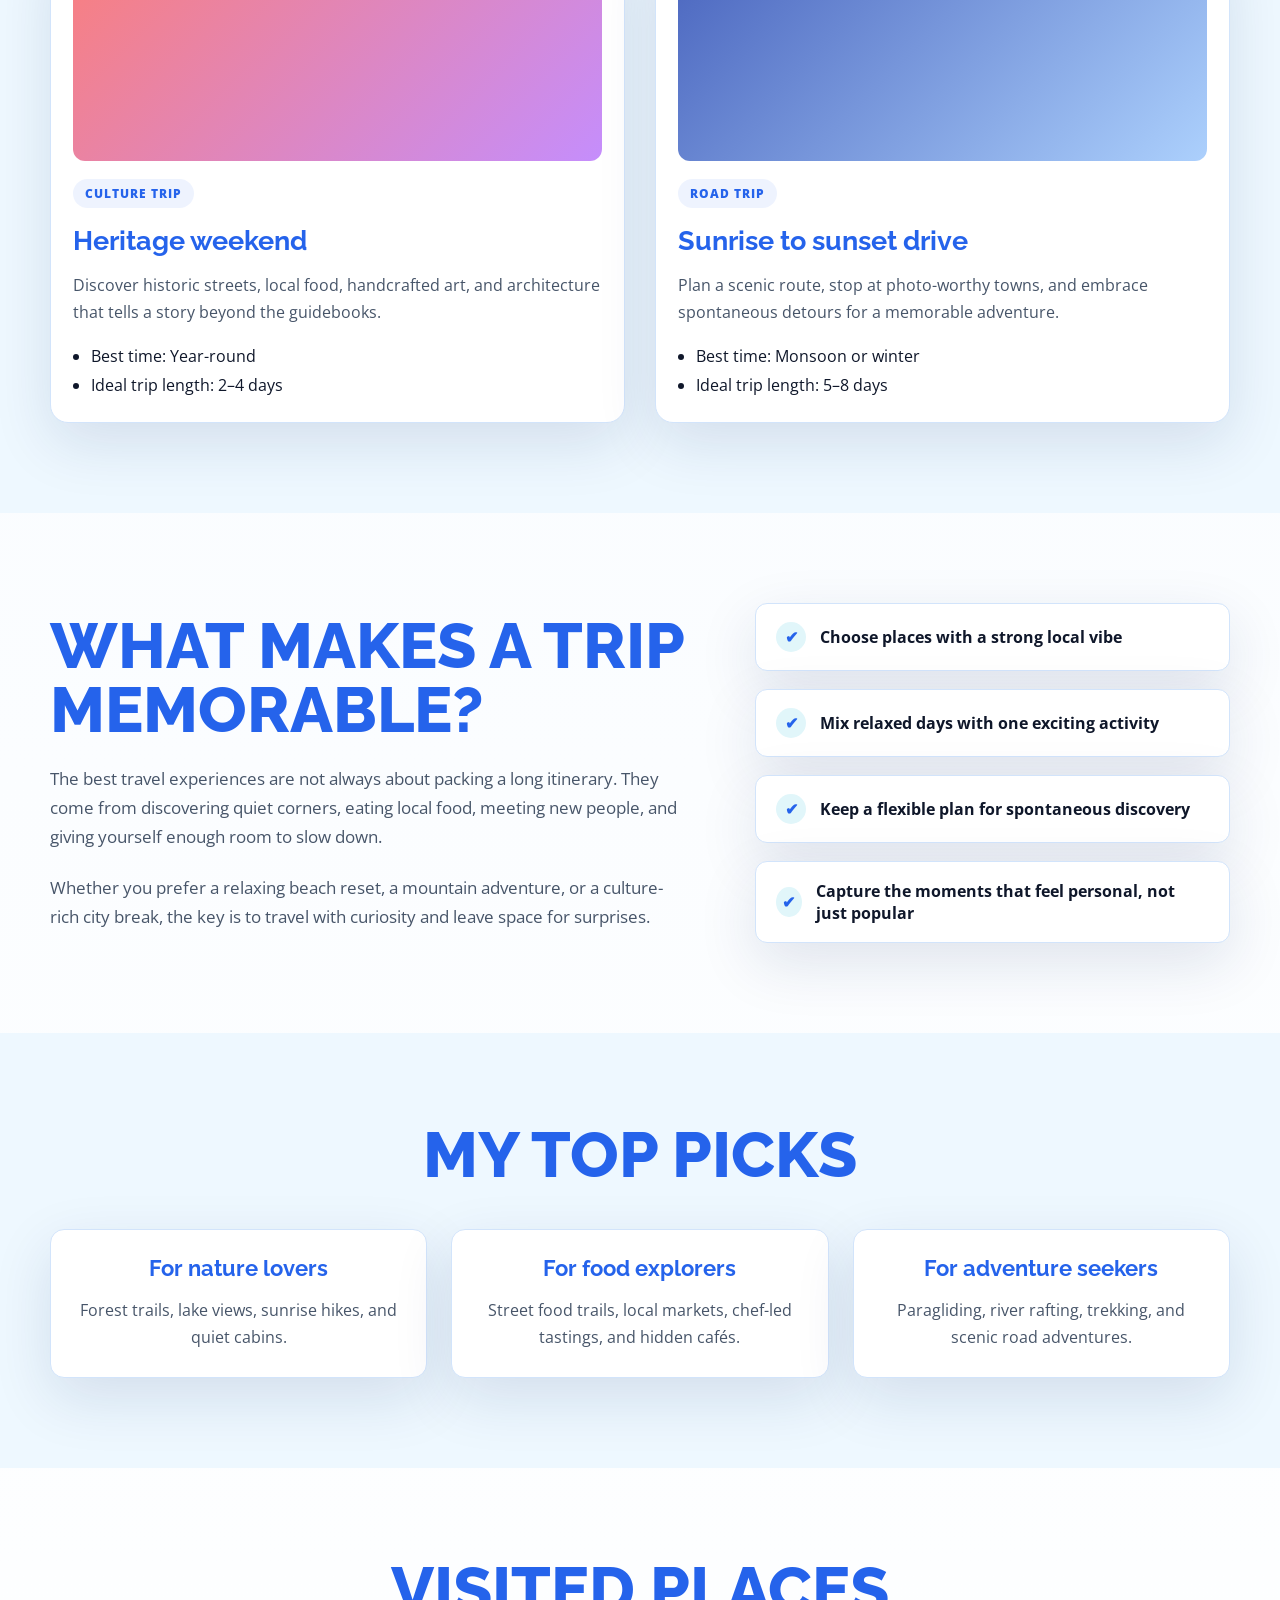
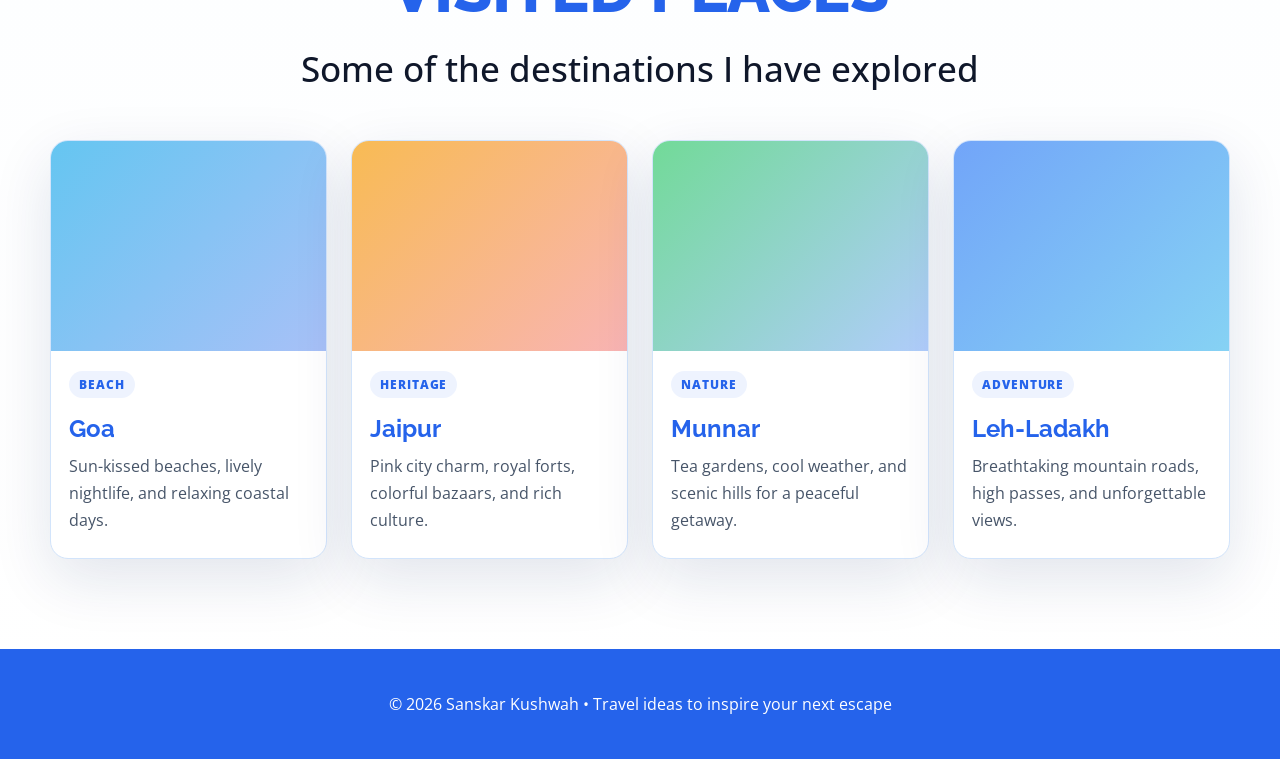
==== commit 0a7cf483: "place" ====
--- a/travel-ideas.html
+++ b/travel-ideas.html
@@ -139,6 +139,51 @@
         </div>
       </div>
     </section>
+
+    <section class="section" id="visited-places">
+      <div class="container center">
+        <h2 class="section-title">Visited places</h2>
+        <p class="section-subtitle">Some of the destinations I have explored</p>
+
+        <div class="visited-grid">
+          <article class="visited-card">
+            <div class="visited-image visited-goa"></div>
+            <div class="visited-info">
+              <span class="visited-tag">Beach</span>
+              <h3>Goa</h3>
+              <p>Sun-kissed beaches, lively nightlife, and relaxing coastal days.</p>
+            </div>
+          </article>
+
+          <article class="visited-card">
+            <div class="visited-image visited-jaipur"></div>
+            <div class="visited-info">
+              <span class="visited-tag">Heritage</span>
+              <h3>Jaipur</h3>
+              <p>Pink city charm, royal forts, colorful bazaars, and rich culture.</p>
+            </div>
+          </article>
+
+          <article class="visited-card">
+            <div class="visited-image visited-munnar"></div>
+            <div class="visited-info">
+              <span class="visited-tag">Nature</span>
+              <h3>Munnar</h3>
+              <p>Tea gardens, cool weather, and scenic hills for a peaceful getaway.</p>
+            </div>
+          </article>
+
+          <article class="visited-card">
+            <div class="visited-image visited-leh"></div>
+            <div class="visited-info">
+              <span class="visited-tag">Adventure</span>
+              <h3>Leh-Ladakh</h3>
+              <p>Breathtaking mountain roads, high passes, and unforgettable views.</p>
+            </div>
+          </article>
+        </div>
+      </div>
+    </section>
   </main>
 
   <footer>
--- a/style.css
+++ b/style.css
@@ -501,6 +501,79 @@
   line-height: 1.7;
 }
 
+.visited-grid {
+  display: grid;
+  grid-template-columns: repeat(4, minmax(0, 1fr));
+  gap: 24px;
+  margin-top: 48px;
+}
+
+.visited-card {
+  overflow: hidden;
+  background: var(--surface);
+  border: 1px solid var(--border);
+  border-radius: 18px;
+  box-shadow: var(--shadow);
+  transition: transform 0.2s ease, border-color 0.2s ease;
+}
+
+.visited-card:hover {
+  transform: translateY(-6px);
+  border-color: var(--primary);
+}
+
+.visited-image {
+  height: 210px;
+  background-size: cover;
+  background-position: center;
+}
+
+.visited-info {
+  padding: 20px 18px 24px;
+  text-align: left;
+}
+
+.visited-tag {
+  display: inline-block;
+  font-size: 0.72rem;
+  font-weight: 800;
+  text-transform: uppercase;
+  letter-spacing: 0.08em;
+  color: var(--primary);
+  background: rgba(37, 99, 235, 0.08);
+  padding: 6px 10px;
+  border-radius: 999px;
+}
+
+.visited-info h3 {
+  margin: 16px 0 10px;
+  font-family: "Raleway", Arial, sans-serif;
+  font-size: 1.5rem;
+  color: var(--primary);
+}
+
+.visited-info p {
+  margin: 0;
+  color: var(--muted);
+  line-height: 1.7;
+}
+
+.visited-goa {
+  background: linear-gradient(135deg, rgba(14, 165, 233, 0.64), rgba(37, 99, 235, 0.4)), url('https://images.unsplash.com/photo-1507525428034-b723cf961d3e?auto=format&fit=crop&w=900&q=80') center/cover;
+}
+
+.visited-jaipur {
+  background: linear-gradient(135deg, rgba(245, 158, 11, 0.7), rgba(239, 68, 68, 0.4)), url('https://images.unsplash.com/photo-1516483638261-f4dbaf036963?auto=format&fit=crop&w=900&q=80') center/cover;
+}
+
+.visited-munnar {
+  background: linear-gradient(135deg, rgba(34, 197, 94, 0.64), rgba(59, 130, 246, 0.4)), url('https://images.unsplash.com/photo-1500530855697-b586d89ba3ee?auto=format&fit=crop&w=900&q=80') center/cover;
+}
+
+.visited-leh {
+  background: linear-gradient(135deg, rgba(59, 130, 246, 0.72), rgba(14, 165, 233, 0.5)), url('https://images.unsplash.com/photo-1501785888041-af3ef285b470?auto=format&fit=crop&w=900&q=80') center/cover;
+}
+
 .section {
   padding: 90px 0;
 }
@@ -1368,7 +1441,8 @@
 @media (max-width: 980px) {
   .blog-grid,
   .travel-grid,
-  .travel-picks {
+  .travel-picks,
+  .visited-grid {
     grid-template-columns: repeat(2, 1fr);
   }
 
@@ -1381,7 +1455,8 @@
 @media (max-width: 680px) {
   .blog-grid,
   .travel-grid,
-  .travel-picks {
+  .travel-picks,
+  .visited-grid {
     grid-template-columns: 1fr;
   }
 
